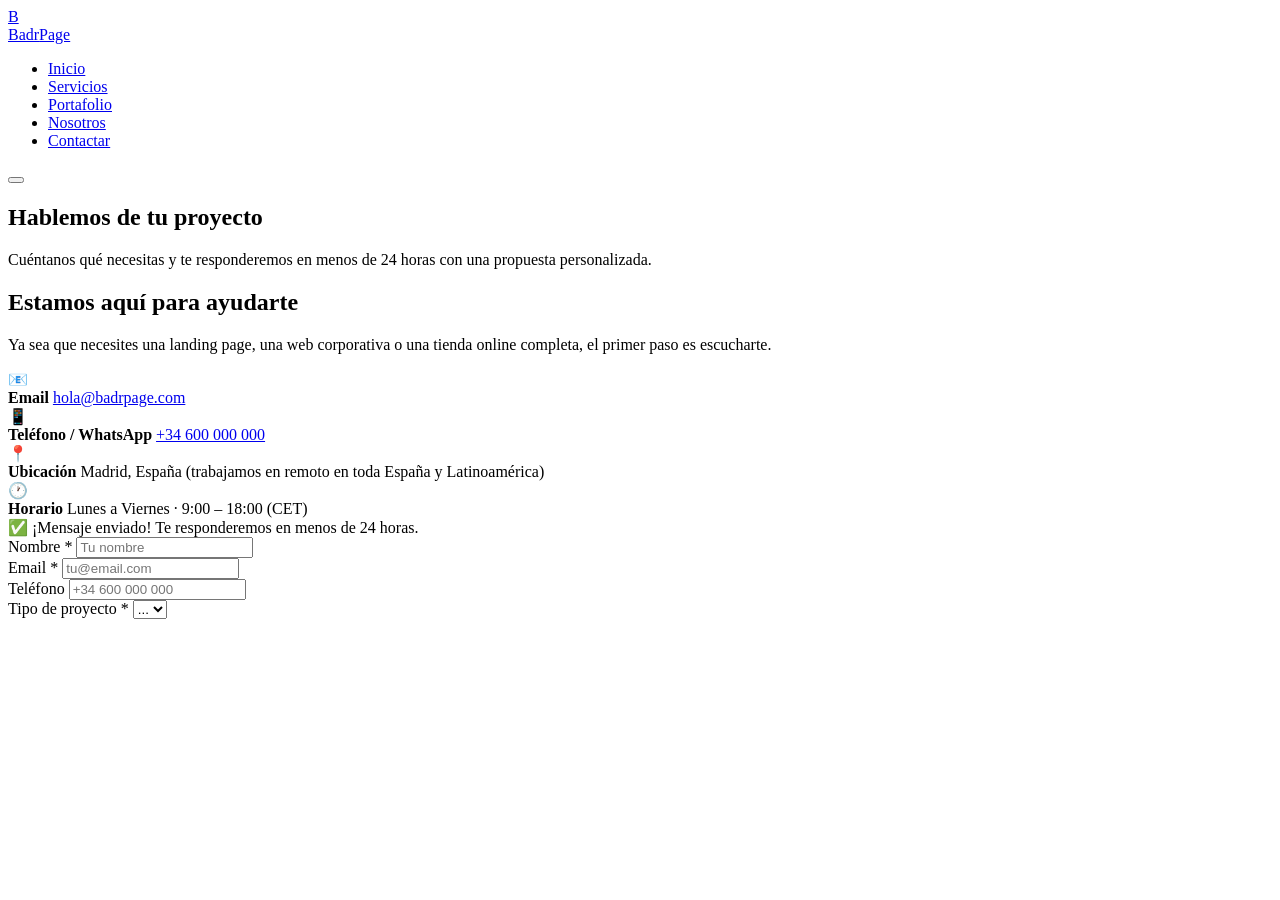
==== contacto.html @ ba8b3f6d "Create contacto.html" ====
<!DOCTYPE html>
<html lang="es">
<head>
  <meta charset="UTF-8">
  <meta name="viewport" content="width=device-width, initial-scale=1.0">
  <meta name="description" content="Contacta con BadrPage. Solicita un presupuesto gratuito para tu página web profesional.">
  <title>Contacto | BadrPage</title>
  <link rel="preconnect" href="https://fonts.googleapis.com">
  <link rel="preconnect" href="https://fonts.gstatic.com" crossorigin>
  <link href="https://fonts.googleapis.com/css2?family=Inter:wght@400;500;600;700;800&display=swap" rel="stylesheet">
  <link rel="stylesheet" href="css/styles.css">
</head>
<body>
  <header class="header">
    <div class="container">
      <nav class="nav">
        <a href="index.html" class="logo">
          <div class="logo-icon">B</div>
          Badr<span>Page</span>
        </a>
        <ul class="nav-links">
          <li><a href="index.html">Inicio</a></li>
          <li><a href="servicios.html">Servicios</a></li>
          <li><a href="portafolio.html">Portafolio</a></li>
          <li><a href="nosotros.html">Nosotros</a></li>
          <li><a href="contacto.html" class="btn btn-primary nav-cta">Contactar</a></li>
        </ul>
        <button class="menu-toggle" aria-label="Menú">
          <span></span><span></span><span></span>
        </button>
      </nav>
    </div>
  </header>

  <section class="page-header">
    <div class="container">
      <h1>Hablemos de tu proyecto</h1>
      <p>Cuéntanos qué necesitas y te responderemos en menos de 24 horas con una propuesta personalizada.</p>
    </div>
  </section>

  <section class="section">
    <div class="container">
      <div class="contact-grid">
        <div class="contact-info animate-on-scroll">
          <h2>Estamos aquí para ayudarte</h2>
          <p>Ya sea que necesites una landing page, una web corporativa o una tienda online completa, el primer paso es escucharte.</p>

          <div class="contact-item">
            <div class="icon">📧</div>
            <div>
              <strong>Email</strong>
              <span><a href="mailto:hola@badrpage.com">hola@badrpage.com</a></span>
            </div>
          </div>
          <div class="contact-item">
            <div class="icon">📱</div>
            <div>
              <strong>Teléfono / WhatsApp</strong>
              <span><a href="tel:+34600000000">+34 600 000 000</a></span>
            </div>
          </div>
          <div class="contact-item">
            <div class="icon">📍</div>
            <div>
              <strong>Ubicación</strong>
              <span>Madrid, España (trabajamos en remoto en toda España y Latinoamérica)</span>
            </div>
          </div>
          <div class="contact-item">
            <div class="icon">🕐</div>
            <div>
              <strong>Horario</strong>
              <span>Lunes a Viernes · 9:00 – 18:00 (CET)</span>
            </div>
          </div>
        </div>

        <div class="contact-form animate-on-scroll">
          <div class="form-success" id="form-success">
            ✅ ¡Mensaje enviado! Te responderemos en menos de 24 horas.
          </div>
          <form id="contact-form">
            <div class="form-row">
              <div class="form-group">
                <label for="nombre">Nombre *</label>
                <input type="text" id="nombre" name="nombre" required placeholder="Tu nombre">
              </div>
              <div class="form-group">
                <label for="email">Email *</label>
                <input type="email" id="email" name="email" required placeholder="tu@email.com">
              </div>
            </div>
            <div class="form-row">
              <div class="form-group">
                <label for="telefono">Teléfono</label>
                <input type="tel" id="telefono" name="telefono" placeholder="+34 600 000 000">
              </div>
              <div class="form-group">
                <label for="servicio">Tipo de proyecto *</label>
                <select id="servicio" name="servicio" required>
                  <option value="">
...
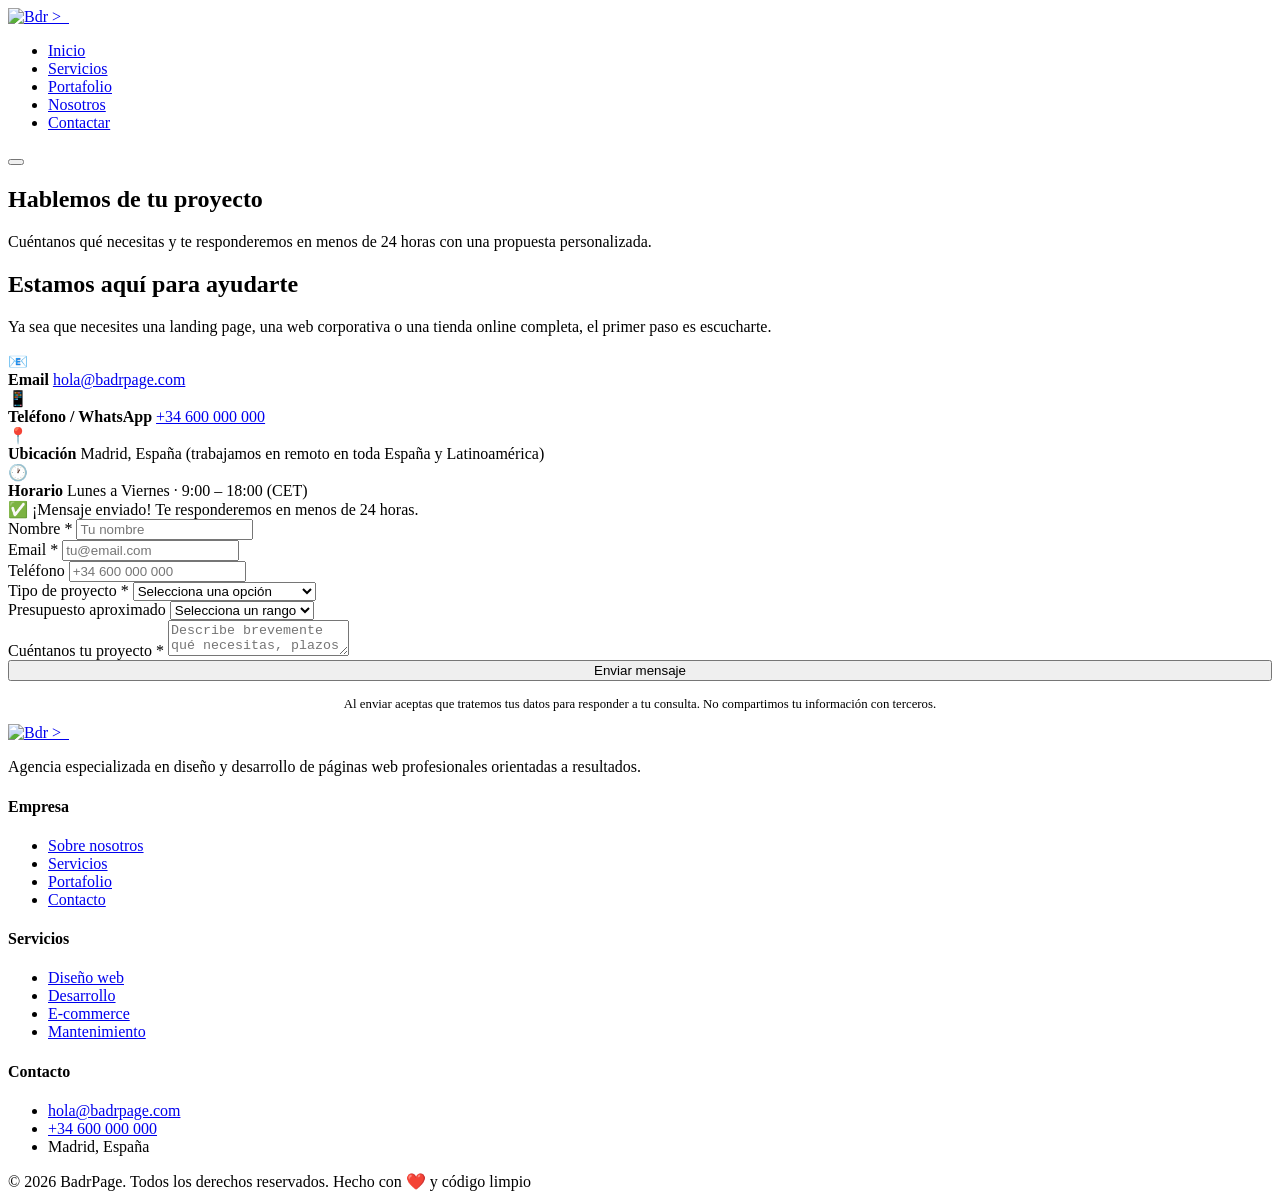
==== commit 95498f53: "Add files via upload" ====
--- a/contacto.html
+++ b/contacto.html
@@ -14,9 +14,8 @@
   <header class="header">
     <div class="container">
       <nav class="nav">
-        <a href="index.html" class="logo">
-          <div class="logo-icon">B</div>
-          Badr<span>Page</span>
+        <a href="index.html" class="logo" aria-label="BadrPage - Inicio">
+          <img src="img/logo.svg" alt="Bdr >_" class="logo-img" width="160" height="44">
         </a>
         <ul class="nav-links">
           <li><a href="index.html">Inicio</a></li>
@@ -99,5 +98,84 @@
               <div class="form-group">
                 <label for="servicio">Tipo de proyecto *</label>
                 <select id="servicio" name="servicio" required>
-                  <option value="">
-... 
+                  <option value="">Selecciona una opción</option>
+                  <option value="landing">Landing Page</option>
+                  <option value="corporativa">Web Corporativa</option>
+                  <option value="ecommerce">Tienda Online</option>
+                  <option value="rediseño">Rediseño de web existente</option>
+                  <option value="mantenimiento">Mantenimiento</option>
+                  <option value="otro">Otro</option>
+                </select>
+              </div>
+            </div>
+            <div class="form-group">
+              <label for="presupuesto">Presupuesto aproximado</label>
+              <select id="presupuesto" name="presupuesto">
+                <option value="">Selecciona un rango</option>
+                <option value="500">Menos de 500 €</option>
+                <option value="500-1500">500 € – 1.500 €</option>
+                <option value="1500-3000">1.500 € – 3.000 €</option>
+                <option value="3000+">Más de 3.000 €</option>
+                <option value="no-seguro">Aún no lo sé</option>
+              </select>
+            </div>
+            <div class="form-group">
+              <label for="mensaje">Cuéntanos tu proyecto *</label>
+              <textarea id="mensaje" name="mensaje" required placeholder="Describe brevemente qué necesitas, plazos deseados y cualquier detalle importante..."></textarea>
+            </div>
+            <button type="submit" class="btn btn-primary" style="width:100%;">Enviar mensaje</button>
+            <p style="font-size:0.8rem;color:var(--text-muted);margin-top:1rem;text-align:center;">
+              Al enviar aceptas que tratemos tus datos para responder a tu consulta. No compartimos tu información con terceros.
+            </p>
+          </form>
+        </div>
+      </div>
+    </div>
+  </section>
+
+  <footer class="footer">
+    <div class="container">
+      <div class="footer-grid">
+        <div class="footer-brand">
+          <a href="index.html" class="logo" aria-label="BadrPage - Inicio">
+          <img src="img/logo.svg" alt="Bdr >_" class="logo-img" width="160" height="44">
+        </a>
+          <p>Agencia especializada en diseño y desarrollo de páginas web profesionales orientadas a resultados.</p>
+        </div>
+        <div>
+          <h4>Empresa</h4>
+          <ul>
+            <li><a href="nosotros.html">Sobre nosotros</a></li>
+            <li><a href="servicios.html">Servicios</a></li>
+            <li><a href="portafolio.html">Portafolio</a></li>
+            <li><a href="contacto.html">Contacto</a></li>
+          </ul>
+        </div>
+        <div>
+          <h4>Servicios</h4>
+          <ul>
+            <li><a href="servicios.html">Diseño web</a></li>
+            <li><a href="servicios.html">Desarrollo</a></li>
+            <li><a href="servicios.html">E-commerce</a></li>
+            <li><a href="servicios.html">Mantenimiento</a></li>
+          </ul>
+        </div>
+        <div>
+          <h4>Contacto</h4>
+          <ul>
+            <li><a href="mailto:hola@badrpage.com">hola@badrpage.com</a></li>
+            <li><a href="tel:+34600000000">+34 600 000 000</a></li>
+            <li>Madrid, España</li>
+          </ul>
+        </div>
+      </div>
+      <div class="footer-bottom">
+        <span>© <span id="year">2026</span> BadrPage. Todos los derechos reservados.</span>
+        <span>Hecho con ❤️ y código limpio</span>
+      </div>
+    </div>
+  </footer>
+
+  <script src="js/script.js"></script>
+</body>
+</html>
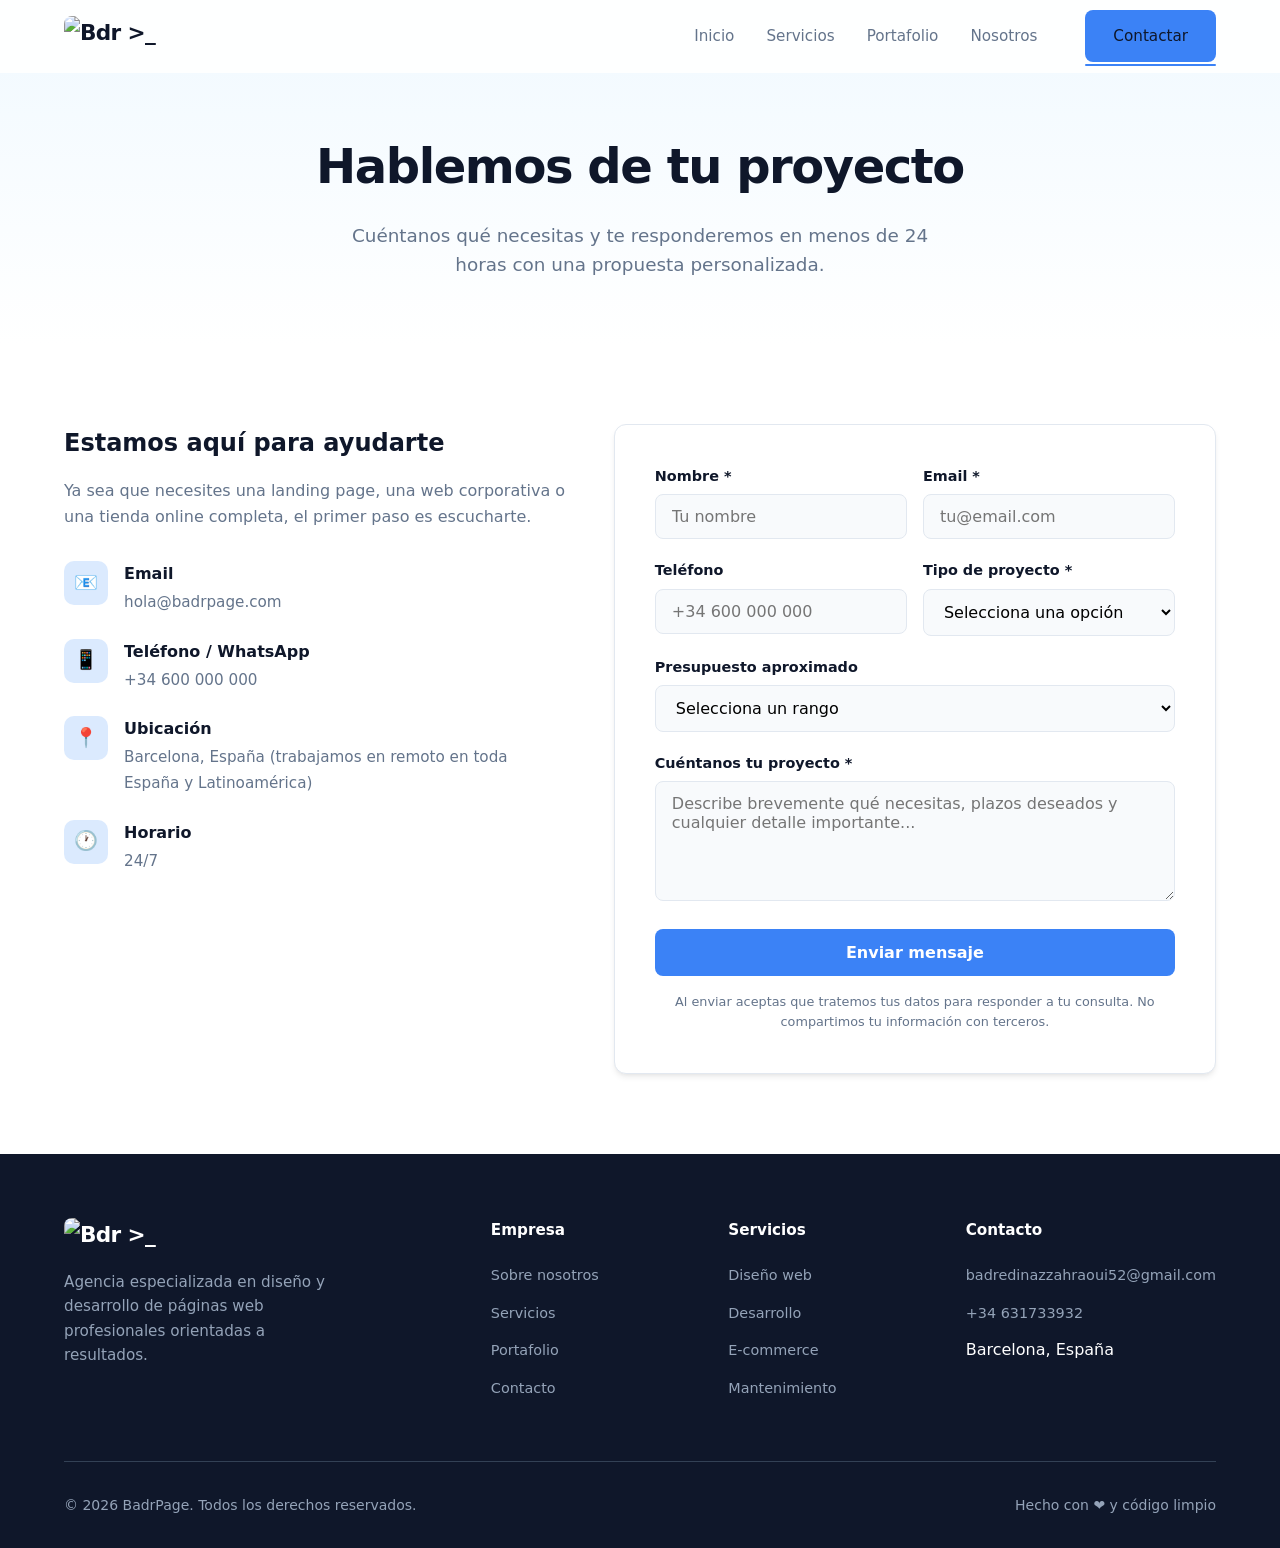
==== commit e3314063: "Update contacto.html" ====
--- a/contacto.html
+++ b/contacto.html
@@ -49,28 +49,28 @@
             <div class="icon">📧</div>
             <div>
               <strong>Email</strong>
-              <span><a href="mailto:hola@badrpage.com">hola@badrpage.com</a></span>
+              <span><a href="mailto:badredinazzahraoui52@gmail.com">hola@badrpage.com</a></span>
             </div>
           </div>
           <div class="contact-item">
             <div class="icon">📱</div>
             <div>
               <strong>Teléfono / WhatsApp</strong>
-              <span><a href="tel:+34600000000">+34 600 000 000</a></span>
+              <span><a href="tel:+34 631733932">+34 600 000 000</a></span>
             </div>
           </div>
           <div class="contact-item">
             <div class="icon">📍</div>
             <div>
               <strong>Ubicación</strong>
-              <span>Madrid, España (trabajamos en remoto en toda España y Latinoamérica)</span>
+              <span>Barcelona, España (trabajamos en remoto en toda España y Latinoamérica)</span>
             </div>
           </div>
           <div class="contact-item">
             <div class="icon">🕐</div>
             <div>
               <strong>Horario</strong>
-              <span>Lunes a Viernes · 9:00 – 18:00 (CET)</span>
+              <span> 24/7 </span>
             </div>
           </div>
         </div>
@@ -163,9 +163,9 @@
         <div>
           <h4>Contacto</h4>
           <ul>
-            <li><a href="mailto:hola@badrpage.com">hola@badrpage.com</a></li>
-            <li><a href="tel:+34600000000">+34 600 000 000</a></li>
-            <li>Madrid, España</li>
+            <li><a href="mailto:badredinazzahraoui52@gmail.com">badredinazzahraoui52@gmail.com</a></li>
+            <li><a href="tel:+34 631733932">+34 631733932</a></li>
+            <li>Barcelona, España</li>
           </ul>
         </div>
       </div>
--- a/css/styles.css
+++ b/css/styles.css
@@ -0,0 +1,1252 @@
+/* ============================================
+   BadrPage - Estilos Principales
+   Diseño profesional, moderno y responsive
+   ============================================ */
+
+:root {
+  --primary: #0f172a;
+  --primary-light: #1e293b;
+  --accent: #3b82f6;
+  --accent-hover: #2563eb;
+  --accent-soft: #dbeafe;
+  --text: #0f172a;
+  --text-muted: #64748b;
+  --bg: #ffffff;
+  --bg-alt: #f8fafc;
+  --border: #e2e8f0;
+  --success: #10b981;
+  --radius: 12px;
+  --radius-sm: 8px;
+  --shadow: 0 4px 6px -1px rgb(0 0 0 / 0.08), 0 2px 4px -2px rgb(0 0 0 / 0.06);
+  --shadow-lg: 0 20px 25px -5px rgb(0 0 0 / 0.08), 0 8px 10px -6px rgb(0 0 0 / 0.05);
+  --transition: all 0.3s cubic-bezier(0.4, 0, 0.2, 1);
+  --font: 'Inter', system-ui, -apple-system, sans-serif;
+}
+
+*, *::before, *::after {
+  box-sizing: border-box;
+  margin: 0;
+  padding: 0;
+}
+
+html {
+  scroll-behavior: smooth;
+}
+
+body {
+  font-family: var(--font);
+  color: var(--text);
+  background: var(--bg);
+  line-height: 1.6;
+  overflow-x: hidden;
+}
+
+img {
+  max-width: 100%;
+  height: auto;
+  display: block;
+}
+
+a {
+  text-decoration: none;
+  color: inherit;
+  transition: var(--transition);
+}
+
+ul {
+  list-style: none;
+}
+
+/* ========== UTILIDADES ========== */
+.container {
+  width: 100%;
+  max-width: 1200px;
+  margin: 0 auto;
+  padding: 0 1.5rem;
+}
+
+.section {
+  padding: 5rem 0;
+}
+
+.section-alt {
+  background: var(--bg-alt);
+}
+
+.section-title {
+  font-size: clamp(1.75rem, 4vw, 2.5rem);
+  font-weight: 700;
+  letter-spacing: -0.025em;
+  margin-bottom: 1rem;
+  color: var(--primary);
+}
+
+.section-subtitle {
+  font-size: 1.125rem;
+  color: var(--text-muted);
+  max-width: 600px;
+  margin-bottom: 3rem;
+}
+
+.text-center {
+  text-align: center;
+}
+
+.text-center .section-subtitle {
+  margin-left: auto;
+  margin-right: auto;
+}
+
+.btn {
+  display: inline-flex;
+  align-items: center;
+  justify-content: center;
+  gap: 0.5rem;
+  padding: 0.875rem 1.75rem;
+  font-size: 1rem;
+  font-weight: 600;
+  border-radius: var(--radius-sm);
+  border: none;
+  cursor: pointer;
+  transition: var(--transition);
+  font-family: inherit;
+}
+
+.btn-primary {
+  background: var(--accent);
+  color: white;
+}
+
+.btn-primary:hover {
+  background: var(--accent-hover);
+  transform: translateY(-2px);
+  box-shadow: 0 10px 20px -5px rgb(59 130 246 / 0.4);
+}
+
+.btn-outline {
+  background: transparent;
+  color: var(--primary);
+  border: 2px solid var(--border);
+}
+
+.btn-outline:hover {
+  border-color: var(--accent);
+  color: var(--accent);
+}
+
+.btn-white {
+  background: white;
+  color: var(--primary);
+}
+
+.btn-white:hover {
+  background: var(--accent-soft);
+  transform: translateY(-2px);
+}
+
+/* ========== HEADER / NAV ========== */
+.header {
+  position: fixed;
+  top: 0;
+  left: 0;
+  right: 0;
+  z-index: 1000;
+  background: rgba(255, 255, 255, 0.9);
+  backdrop-filter: blur(12px);
+  border-bottom: 1px solid transparent;
+  transition: var(--transition);
+}
+
+.header.scrolled {
+  border-bottom-color: var(--border);
+  box-shadow: var(--shadow);
+}
+
+.nav {
+  display: flex;
+  align-items: center;
+  justify-content: space-between;
+  height: 72px;
+}
+
+.logo {
+  display: flex;
+  align-items: center;
+  gap: 0.65rem;
+  font-size: 1.35rem;
+  font-weight: 800;
+  color: var(--primary);
+  letter-spacing: -0.03em;
+}
+
+.logo span {
+  color: var(--accent);
+}
+
+.logo-img {
+  height: 40px;
+  width: auto;
+  display: block;
+  border-radius: 8px;
+}
+
+.logo-icon-img {
+  height: 36px;
+  width: 36px;
+  display: block;
+  border-radius: 9px;
+}
+
+/* Logo de texto tipo terminal (fallback / footer) */
+.logo-text {
+  font-family: ui-monospace, SFMono-Regular, Menlo, Monaco, Consolas, monospace;
+  font-weight: 700;
+  font-size: 1.1rem;
+  letter-spacing: -0.02em;
+}
+
+.logo-text .bdr { color: #3b82f6; }
+.logo-text .prompt { color: #22c55e; }
+
+.footer .logo-img {
+  height: 36px;
+  filter: none;
+}
+
+.nav-links {
+  display: flex;
+  align-items: center;
+  gap: 2rem;
+}
+
+.nav-links a {
+  font-weight: 500;
+  font-size: 0.95rem;
+  color: var(--text-muted);
+  position: relative;
+}
+
+.nav-links a:hover,
+.nav-links a.active {
+  color: var(--primary);
+}
+
+.nav-links a.active::after {
+  content: '';
+  position: absolute;
+  bottom: -4px;
+  left: 0;
+  right: 0;
+  height: 2px;
+  background: var(--accent);
+  border-radius: 2px;
+}
+
+.nav-cta {
+  margin-left: 1rem;
+}
+
+.menu-toggle {
+  display: none;
+  flex-direction: column;
+  gap: 5px;
+  background: none;
+  border: none;
+  cursor: pointer;
+  padding: 4px;
+}
+
+.menu-toggle span {
+  width: 24px;
+  height: 2px;
+  background: var(--primary);
+  border-radius: 2px;
+  transition: var(--transition);
+}
+
+/* ========== HERO ========== */
+.hero {
+  padding: 9rem 0 6rem;
+  background: linear-gradient(180deg, #f0f9ff 0%, #ffffff 100%);
+  position: relative;
+  overflow: hidden;
+}
+
+.hero::before {
+  content: '';
+  position: absolute;
+  top: -20%;
+  right: -10%;
+  width: 600px;
+  height: 600px;
+  background: radial-gradient(circle, rgb(59 130 246 / 0.12) 0%, transparent 70%);
+  pointer-events: none;
+}
+
+.hero-grid {
+  display: grid;
+  grid-template-columns: 1fr 1fr;
+  gap: 4rem;
+  align-items: center;
+}
+
+.hero-badge {
+  display: inline-flex;
+  align-items: center;
+  gap: 0.5rem;
+  background: var(--accent-soft);
+  color: var(--accent);
+  font-size: 0.875rem;
+  font-weight: 600;
+  padding: 0.4rem 1rem;
+  border-radius: 50px;
+  margin-bottom: 1.5rem;
+}
+
+.hero h1 {
+  font-size: clamp(2.25rem, 5vw, 3.5rem);
+  font-weight: 800;
+  line-height: 1.15;
+  letter-spacing: -0.03em;
+  margin-bottom: 1.25rem;
+  color: var(--primary);
+}
+
+.hero h1 span {
+  background: linear-gradient(135deg, var(--accent), #8b5cf6);
+  -webkit-background-clip: text;
+  -webkit-text-fill-color: transparent;
+  background-clip: text;
+}
+
+.hero-desc {
+  font-size: 1.2rem;
+  color: var(--text-muted);
+  margin-bottom: 2rem;
+  max-width: 480px;
+}
+
+.hero-actions {
+  display: flex;
+  flex-wrap: wrap;
+  gap: 1rem;
+  margin-bottom: 3rem;
+}
+
+.hero-stats {
+  display: flex;
+  gap: 2.5rem;
+}
+
+.stat strong {
+  display: block;
+  font-size: 1.75rem;
+  font-weight: 800;
+  color: var(--primary);
+}
+
+.stat span {
+  font-size: 0.875rem;
+  color: var(--text-muted);
+}
+
+.hero-visual {
+  position: relative;
+}
+
+.hero-card {
+  background: white;
+  border-radius: var(--radius);
+  box-shadow: var(--shadow-lg);
+  padding: 1.5rem;
+  border: 1px solid var(--border);
+  transform: rotate(2deg);
+  transition: var(--transition);
+}
+
+.hero-card:hover {
+  transform: rotate(0deg);
+}
+
+.hero-card-header {
+  display: flex;
+  align-items: center;
+  gap: 0.5rem;
+  margin-bottom: 1rem;
+  padding-bottom: 1rem;
+  border-bottom: 1px solid var(--border);
+}
+
+.dot {
+  width: 12px;
+  height: 12px;
+  border-radius: 50%;
+}
+
+.dot-red { background: #ef4444; }
+.dot-yellow { background: #eab308; }
+.dot-green { background: #22c55e; }
+
+.code-line {
+  font-family: 'JetBrains Mono', 'Fira Code', monospace;
+  font-size: 0.85rem;
+  color: var(--text-muted);
+  margin-bottom: 0.4rem;
+}
+
+.code-line .tag { color: #c026d3; }
+.code-line .attr { color: #0891b2; }
+.code-line .val { color: #16a34a; }
+
+/* ========== SERVICES PREVIEW ========== */
+.services-grid {
+  display: grid;
+  grid-template-columns: repeat(3, 1fr);
+  gap: 1.5rem;
+}
+
+.service-card {
+  background: white;
+  border: 1px solid var(--border);
+  border-radius: var(--radius);
+  padding: 2rem;
+  transition: var(--transition);
+}
+
+.service-card:hover {
+  border-color: var(--accent);
+  box-shadow: var(--shadow-lg);
+  transform: translateY(-4px);
+}
+
+.service-icon {
+  width: 52px;
+  height: 52px;
+  background: var(--accent-soft);
+  border-radius: 12px;
+  display: flex;
+  align-items: center;
+  justify-content: center;
+  font-size: 1.5rem;
+  margin-bottom: 1.25rem;
+  color: var(--accent);
+}
+
+.service-card h3 {
+  font-size: 1.25rem;
+  font-weight: 700;
+  margin-bottom: 0.75rem;
+  color: var(--primary);
+}
+
+.service-card p {
+  color: var(--text-muted);
+  font-size: 0.95rem;
+  margin-bottom: 1.25rem;
+}
+
+.service-card a {
+  color: var(--accent);
+  font-weight: 600;
+  font-size: 0.9rem;
+}
+
+.service-card a:hover {
+  text-decoration: underline;
+}
+
+/* ========== PROCESS ========== */
+.process-steps {
+  display: grid;
+  grid-template-columns: repeat(4, 1fr);
+  gap: 1.5rem;
+  position: relative;
+}
+
+.process-step {
+  text-align: center;
+  position: relative;
+}
+
+.step-num {
+  width: 56px;
+  height: 56px;
+  background: var(--accent);
+  color: white;
+  border-radius: 50%;
+  display: flex;
+  align-items: center;
+  justify-content: center;
+  font-weight: 800;
+  font-size: 1.25rem;
+  margin: 0 auto 1.25rem;
+  box-shadow: 0 8px 16px -4px rgb(59 130 246 / 0.4);
+}
+
+.process-step h3 {
+  font-size: 1.1rem;
+  font-weight: 700;
+  margin-bottom: 0.5rem;
+}
+
+.process-step p {
+  font-size: 0.9rem;
+  color: var(--text-muted);
+}
+
+/* ========== PORTFOLIO PREVIEW ========== */
+.portfolio-grid {
+  display: grid;
+  grid-template-columns: repeat(3, 1fr);
+  gap: 1.5rem;
+}
+
+.portfolio-item {
+  background: white;
+  border-radius: var(--radius);
+  overflow: hidden;
+  border: 1px solid var(--border);
+  transition: var(--transition);
+}
+
+.portfolio-item:hover {
+  box-shadow: var(--shadow-lg);
+  transform: translateY(-4px);
+}
+
+.portfolio-img {
+  height: 200px;
+  background: linear-gradient(135deg, #1e293b, #3b82f6);
+  display: flex;
+  align-items: center;
+  justify-content: center;
+  color: white;
+  font-size: 3rem;
+  position: relative;
+  overflow: hidden;
+}
+
+.portfolio-img.restaurant { background: linear-gradient(135deg, #7c2d12, #ea580c); }
+.portfolio-img.ecommerce { background: linear-gradient(135deg, #1e3a5f, #0ea5e9); }
+.portfolio-img.clinic { background: linear-gradient(135deg, #064e3b, #10b981); }
+.portfolio-img.agency { background: linear-gradient(135deg, #4c1d95, #a855f7); }
+.portfolio-img.lawyer { background: linear-gradient(135deg, #1e293b, #64748b); }
+.portfolio-img.fitness { background: linear-gradient(135deg, #7f1d1d, #ef4444); }
+
+.portfolio-body {
+  padding: 1.5rem;
+}
+
+.portfolio-tag {
+  display: inline-block;
+  font-size: 0.75rem;
+  font-weight: 600;
+  color: var(--accent);
+  background: var(--accent-soft);
+  padding: 0.25rem 0.75rem;
+  border-radius: 50px;
+  margin-bottom: 0.75rem;
+}
+
+.portfolio-body h3 {
+  font-size: 1.15rem;
+  font-weight: 700;
+  margin-bottom: 0.5rem;
+}
+
+.portfolio-body p {
+  font-size: 0.9rem;
+  color: var(--text-muted);
+  margin-bottom: 1rem;
+}
+
+/* ========== CTA BANNER ========== */
+.cta-banner {
+  background: linear-gradient(135deg, var(--primary) 0%, #1e3a5f 100%);
+  color: white;
+  border-radius: var(--radius);
+  padding: 4rem;
+  text-align: center;
+  position: relative;
+  overflow: hidden;
+}
+
+.cta-banner::before {
+  content: '';
+  position: absolute;
+  top: -50%;
+  right: -20%;
+  width: 400px;
+  height: 400px;
+  background: radial-gradient(circle, rgb(59 130 246 / 0.3) 0%, transparent 70%);
+}
+
+.cta-banner h2 {
+  font-size: clamp(1.75rem, 3vw, 2.25rem);
+  font-weight: 800;
+  margin-bottom: 1rem;
+  position: relative;
+}
+
+.cta-banner p {
+  font-size: 1.1rem;
+  opacity: 0.9;
+  margin-bottom: 2rem;
+  max-width: 500px;
+  margin-left: auto;
+  margin-right: auto;
+  position: relative;
+}
+
+.cta-banner .btn {
+  position: relative;
+}
+
+/* ========== FOOTER ========== */
+.footer {
+  background: var(--primary);
+  color: white;
+  padding: 4rem 0 2rem;
+}
+
+.footer-grid {
+  display: grid;
+  grid-template-columns: 2fr 1fr 1fr 1fr;
+  gap: 3rem;
+  margin-bottom: 3rem;
+}
+
+.footer-brand .logo {
+  color: white;
+  margin-bottom: 1rem;
+}
+
+.footer-brand p {
+  color: #94a3b8;
+  font-size: 0.95rem;
+  max-width: 280px;
+}
+
+.footer h4 {
+  font-size: 0.95rem;
+  font-weight: 700;
+  margin-bottom: 1.25rem;
+  color: white;
+}
+
+.footer ul li {
+  margin-bottom: 0.75rem;
+}
+
+.footer ul a {
+  color: #94a3b8;
+  font-size: 0.9rem;
+}
+
+.footer ul a:hover {
+  color: white;
+}
+
+.footer-bottom {
+  border-top: 1px solid #334155;
+  padding-top: 2rem;
+  display: flex;
+  justify-content: space-between;
+  align-items: center;
+  font-size: 0.875rem;
+  color: #94a3b8;
+}
+
+/* ========== PAGE HEADER ========== */
+.page-header {
+  padding: 8rem 0 4rem;
+  background: linear-gradient(180deg, #f0f9ff 0%, #ffffff 100%);
+  text-align: center;
+}
+
+.page-header h1 {
+  font-size: clamp(2rem, 4vw, 3rem);
+  font-weight: 800;
+  letter-spacing: -0.03em;
+  margin-bottom: 1rem;
+}
+
+.page-header p {
+  font-size: 1.15rem;
+  color: var(--text-muted);
+  max-width: 600px;
+  margin: 0 auto;
+}
+
+/* ========== SERVICES PAGE ========== */
+.service-detail {
+  display: grid;
+  grid-template-columns: 1fr 1fr;
+  gap: 3rem;
+  align-items: center;
+  margin-bottom: 4rem;
+}
+
+.service-detail:nth-child(even) {
+  direction: rtl;
+}
+
+.service-detail:nth-child(even) > * {
+  direction: ltr;
+}
+
+.service-detail-content h2 {
+  font-size: 1.75rem;
+  font-weight: 700;
+  margin-bottom: 1rem;
+}
+
+.service-detail-content p {
+  color: var(--text-muted);
+  margin-bottom: 1.5rem;
+}
+
+.feature-list {
+  display: flex;
+  flex-direction: column;
+  gap: 0.75rem;
+}
+
+.feature-list li {
+  display: flex;
+  align-items: center;
+  gap: 0.75rem;
+  font-size: 0.95rem;
+}
+
+.feature-list li::before {
+  content: '✓';
+  width: 24px;
+  height: 24px;
+  background: var(--accent-soft);
+  color: var(--accent);
+  border-radius: 50%;
+  display: flex;
+  align-items: center;
+  justify-content: center;
+  font-size: 0.75rem;
+  font-weight: 700;
+  flex-shrink: 0;
+}
+
+.service-visual {
+  background: var(--bg-alt);
+  border-radius: var(--radius);
+  height: 280px;
+  display: flex;
+  align-items: center;
+  justify-content: center;
+  font-size: 4rem;
+  border: 1px solid var(--border);
+}
+
+/* ========== PORTFOLIO PAGE ========== */
+.filters {
+  display: flex;
+  flex-wrap: wrap;
+  gap: 0.75rem;
+  justify-content: center;
+  margin-bottom: 3rem;
+}
+
+.filter-btn {
+  padding: 0.5rem 1.25rem;
+  border-radius: 50px;
+  border: 1px solid var(--border);
+  background: white;
+  font-weight: 500;
+  font-size: 0.9rem;
+  cursor: pointer;
+  transition: var(--transition);
+  font-family: inherit;
+}
+
+.filter-btn:hover,
+.filter-btn.active {
+  background: var(--accent);
+  color: white;
+  border-color: var(--accent);
+}
+
+.portfolio-full {
+  display: grid;
+  grid-template-columns: repeat(2, 1fr);
+  gap: 2rem;
+}
+
+.portfolio-full .portfolio-item {
+  display: flex;
+  flex-direction: column;
+}
+
+.portfolio-full .portfolio-img {
+  height: 240px;
+}
+
+/* Demo modal / preview */
+.demo-preview {
+  background: white;
+  border: 1px solid var(--border);
+  border-radius: var(--radius);
+  overflow: hidden;
+  margin-top: 1rem;
+}
+
+.demo-bar {
+  background: #f1f5f9;
+  padding: 0.75rem 1rem;
+  display: flex;
+  align-items: center;
+  gap: 0.5rem;
+  border-bottom: 1px solid var(--border);
+}
+
+.demo-url {
+  flex: 1;
+  background: white;
+  border: 1px solid var(--border);
+  border-radius: 6px;
+  padding: 0.35rem 0.75rem;
+  font-size: 0.8rem;
+  color: var(--text-muted);
+}
+
+.demo-content {
+  padding: 2rem;
+  min-height: 200px;
+}
+
+/* ========== ABOUT PAGE ========== */
+.about-grid {
+  display: grid;
+  grid-template-columns: 1fr 1fr;
+  gap: 4rem;
+  align-items: center;
+}
+
+.about-content h2 {
+  font-size: 1.75rem;
+  font-weight: 700;
+  margin-bottom: 1.25rem;
+}
+
+.about-content p {
+  color: var(--text-muted);
+  margin-bottom: 1rem;
+}
+
+.values-grid {
+  display: grid;
+  grid-template-columns: repeat(3, 1fr);
+  gap: 1.5rem;
+  margin-top: 3rem;
+}
+
+.value-card {
+  text-align: center;
+  padding: 2rem 1.5rem;
+  background: white;
+  border: 1px solid var(--border);
+  border-radius: var(--radius);
+}
+
+.value-card .icon {
+  font-size: 2rem;
+  margin-bottom: 1rem;
+}
+
+.value-card h3 {
+  font-size: 1.1rem;
+  font-weight: 700;
+  margin-bottom: 0.5rem;
+}
+
+.value-card p {
+  font-size: 0.9rem;
+  color: var(--text-muted);
+}
+
+.team-grid {
+  display: grid;
+  grid-template-columns: repeat(3, 1fr);
+  gap: 2rem;
+}
+
+.team-card {
+  text-align: center;
+  background: white;
+  border: 1px solid var(--border);
+  border-radius: var(--radius);
+  padding: 2rem;
+  transition: var(--transition);
+}
+
+.team-card:hover {
+  box-shadow: var(--shadow);
+}
+
+.team-avatar {
+  width: 100px;
+  height: 100px;
+  border-radius: 50%;
+  background: linear-gradient(135deg, var(--accent), #8b5cf6);
+  margin: 0 auto 1.25rem;
+  display: flex;
+  align-items: center;
+  justify-content: center;
+  color: white;
+  font-size: 2rem;
+  font-weight: 700;
+}
+
+.team-card h3 {
+  font-size: 1.15rem;
+  font-weight: 700;
+  margin-bottom: 0.25rem;
+}
+
+.team-card .role {
+  color: var(--accent);
+  font-size: 0.9rem;
+  font-weight: 500;
+  margin-bottom: 0.75rem;
+}
+
+.team-card p {
+  font-size: 0.9rem;
+  color: var(--text-muted);
+}
+
+/* ========== CONTACT PAGE ========== */
+.contact-grid {
+  display: grid;
+  grid-template-columns: 1fr 1.2fr;
+  gap: 3rem;
+}
+
+.contact-info h2 {
+  font-size: 1.5rem;
+  font-weight: 700;
+  margin-bottom: 1rem;
+}
+
+.contact-info > p {
+  color: var(--text-muted);
+  margin-bottom: 2rem;
+}
+
+.contact-item {
+  display: flex;
+  gap: 1rem;
+  margin-bottom: 1.5rem;
+}
+
+.contact-item .icon {
+  width: 44px;
+  height: 44px;
+  background: var(--accent-soft);
+  border-radius: 10px;
+  display: flex;
+  align-items: center;
+  justify-content: center;
+  color: var(--accent);
+  font-size: 1.2rem;
+  flex-shrink: 0;
+}
+
+.contact-item strong {
+  display: block;
+  font-weight: 600;
+  margin-bottom: 0.15rem;
+}
+
+.contact-item span {
+  color: var(--text-muted);
+  font-size: 0.95rem;
+}
+
+.contact-form {
+  background: white;
+  border: 1px solid var(--border);
+  border-radius: var(--radius);
+  padding: 2.5rem;
+  box-shadow: var(--shadow);
+}
+
+.form-group {
+  margin-bottom: 1.25rem;
+}
+
+.form-group label {
+  display: block;
+  font-weight: 600;
+  font-size: 0.9rem;
+  margin-bottom: 0.4rem;
+}
+
+.form-group input,
+.form-group select,
+.form-group textarea {
+  width: 100%;
+  padding: 0.75rem 1rem;
+  border: 1px solid var(--border);
+  border-radius: var(--radius-sm);
+  font-family: inherit;
+  font-size: 1rem;
+  transition: var(--transition);
+  background: var(--bg-alt);
+}
+
+.form-group input:focus,
+.form-group select:focus,
+.form-group textarea:focus {
+  outline: none;
+  border-color: var(--accent);
+  background: white;
+  box-shadow: 0 0 0 3px rgb(59 130 246 / 0.15);
+}
+
+.form-group textarea {
+  resize: vertical;
+  min-height: 120px;
+}
+
+.form-row {
+  display: grid;
+  grid-template-columns: 1fr 1fr;
+  gap: 1rem;
+}
+
+.form-success {
+  display: none;
+  background: #ecfdf5;
+  border: 1px solid #a7f3d0;
+  color: #065f46;
+  padding: 1rem 1.25rem;
+  border-radius: var(--radius-sm);
+  margin-bottom: 1.25rem;
+  font-weight: 500;
+}
+
+.form-success.show {
+  display: block;
+}
+
+/* ========== PRICING (optional) ========== */
+.pricing-grid {
+  display: grid;
+  grid-template-columns: repeat(3, 1fr);
+  gap: 1.5rem;
+}
+
+.pricing-card {
+  background: white;
+  border: 1px solid var(--border);
+  border-radius: var(--radius);
+  padding: 2.5rem 2rem;
+  text-align: center;
+  transition: var(--transition);
+  position: relative;
+}
+
+.pricing-card.featured {
+  border-color: var(--accent);
+  box-shadow: var(--shadow-lg);
+  transform: scale(1.03);
+}
+
+.pricing-card.featured::before {
+  content: 'Más popular';
+  position: absolute;
+  top: -12px;
+  left: 50%;
+  transform: translateX(-50%);
+  background: var(--accent);
+  color: white;
+  font-size: 0.75rem;
+  font-weight: 700;
+  padding: 0.25rem 1rem;
+  border-radius: 50px;
+}
+
+.pricing-card h3 {
+  font-size: 1.25rem;
+  font-weight: 700;
+  margin-bottom: 0.5rem;
+}
+
+.pricing-card .price {
+  font-size: 2.5rem;
+  font-weight: 800;
+  color: var(--primary);
+  margin: 1rem 0;
+}
+
+.pricing-card .price span {
+  font-size: 1rem;
+  font-weight: 500;
+  color: var(--text-muted);
+}
+
+.pricing-card ul {
+  text-align: left;
+  margin: 1.5rem 0 2rem;
+}
+
+.pricing-card ul li {
+  padding: 0.5rem 0;
+  font-size: 0.95rem;
+  color: var(--text-muted);
+  display: flex;
+  align-items: center;
+  gap: 0.5rem;
+}
+
+.pricing-card ul li::before {
+  content: '✓';
+  color: var(--success);
+  font-weight: 700;
+}
+
+/* ========== RESPONSIVE ========== */
+@media (max-width: 992px) {
+  .hero-grid,
+  .about-grid,
+  .contact-grid,
+  .service-detail {
+    grid-template-columns: 1fr;
+  }
+
+  .service-detail:nth-child(even) {
+    direction: ltr;
+  }
+
+  .services-grid,
+  .portfolio-grid,
+  .pricing-grid,
+  .values-grid,
+  .team-grid {
+    grid-template-columns: 1fr 1fr;
+  }
+
+  .process-steps {
+    grid-template-columns: 1fr 1fr;
+  }
+
+  .footer-grid {
+    grid-template-columns: 1fr 1fr;
+  }
+
+  .portfolio-full {
+    grid-template-columns: 1fr;
+  }
+
+  .hero-visual {
+    display: none;
+  }
+}
+
+@media (max-width: 768px) {
+  .nav-links {
+    position: fixed;
+    top: 72px;
+    left: 0;
+    right: 0;
+    background: white;
+    flex-direction: column;
+    padding: 2rem;
+    gap: 1.5rem;
+    border-bottom: 1px solid var(--border);
+    box-shadow: var(--shadow-lg);
+    transform: translateY(-120%);
+    opacity: 0;
+    transition: var(--transition);
+    pointer-events: none;
+  }
+
+  .nav-links.open {
+    transform: translateY(0);
+    opacity: 1;
+    pointer-events: auto;
+  }
+
+  .nav-cta {
+    margin-left: 0;
+  }
+
+  .menu-toggle {
+    display: flex;
+  }
+
+  .menu-toggle.active span:nth-child(1) {
+    transform: rotate(45deg) translate(5px, 5px);
+  }
+
+  .menu-toggle.active span:nth-child(2) {
+    opacity: 0;
+  }
+
+  .menu-toggle.active span:nth-child(3) {
+    transform: rotate(-45deg) translate(5px, -5px);
+  }
+
+  .services-grid,
+  .portfolio-grid,
+  .pricing-grid,
+  .values-grid,
+  .team-grid,
+  .process-steps,
+  .footer-grid {
+    grid-template-columns: 1fr;
+  }
+
+  .hero-stats {
+    gap: 1.5rem;
+  }
+
+  .form-row {
+    grid-template-columns: 1fr;
+  }
+
+  .cta-banner {
+    padding: 2.5rem 1.5rem;
+  }
+
+  .footer-bottom {
+    flex-direction: column;
+    gap: 1rem;
+    text-align: center;
+  }
+
+  .pricing-card.featured {
+    transform: none;
+  }
+}
+
+/* Animaciones */
+@keyframes fadeUp {
+  from {
+    opacity: 0;
+    transform: translateY(24px);
+  }
+  to {
+    opacity: 1;
+    transform: translateY(0);
+  }
+}
+
+.animate-on-scroll {
+  opacity: 0;
+  transform: translateY(24px);
+  transition: opacity 0.6s ease, transform 0.6s ease;
+}
+
+.animate-on-scroll.visible {
+  opacity: 1;
+  transform: translateY(0);
+}
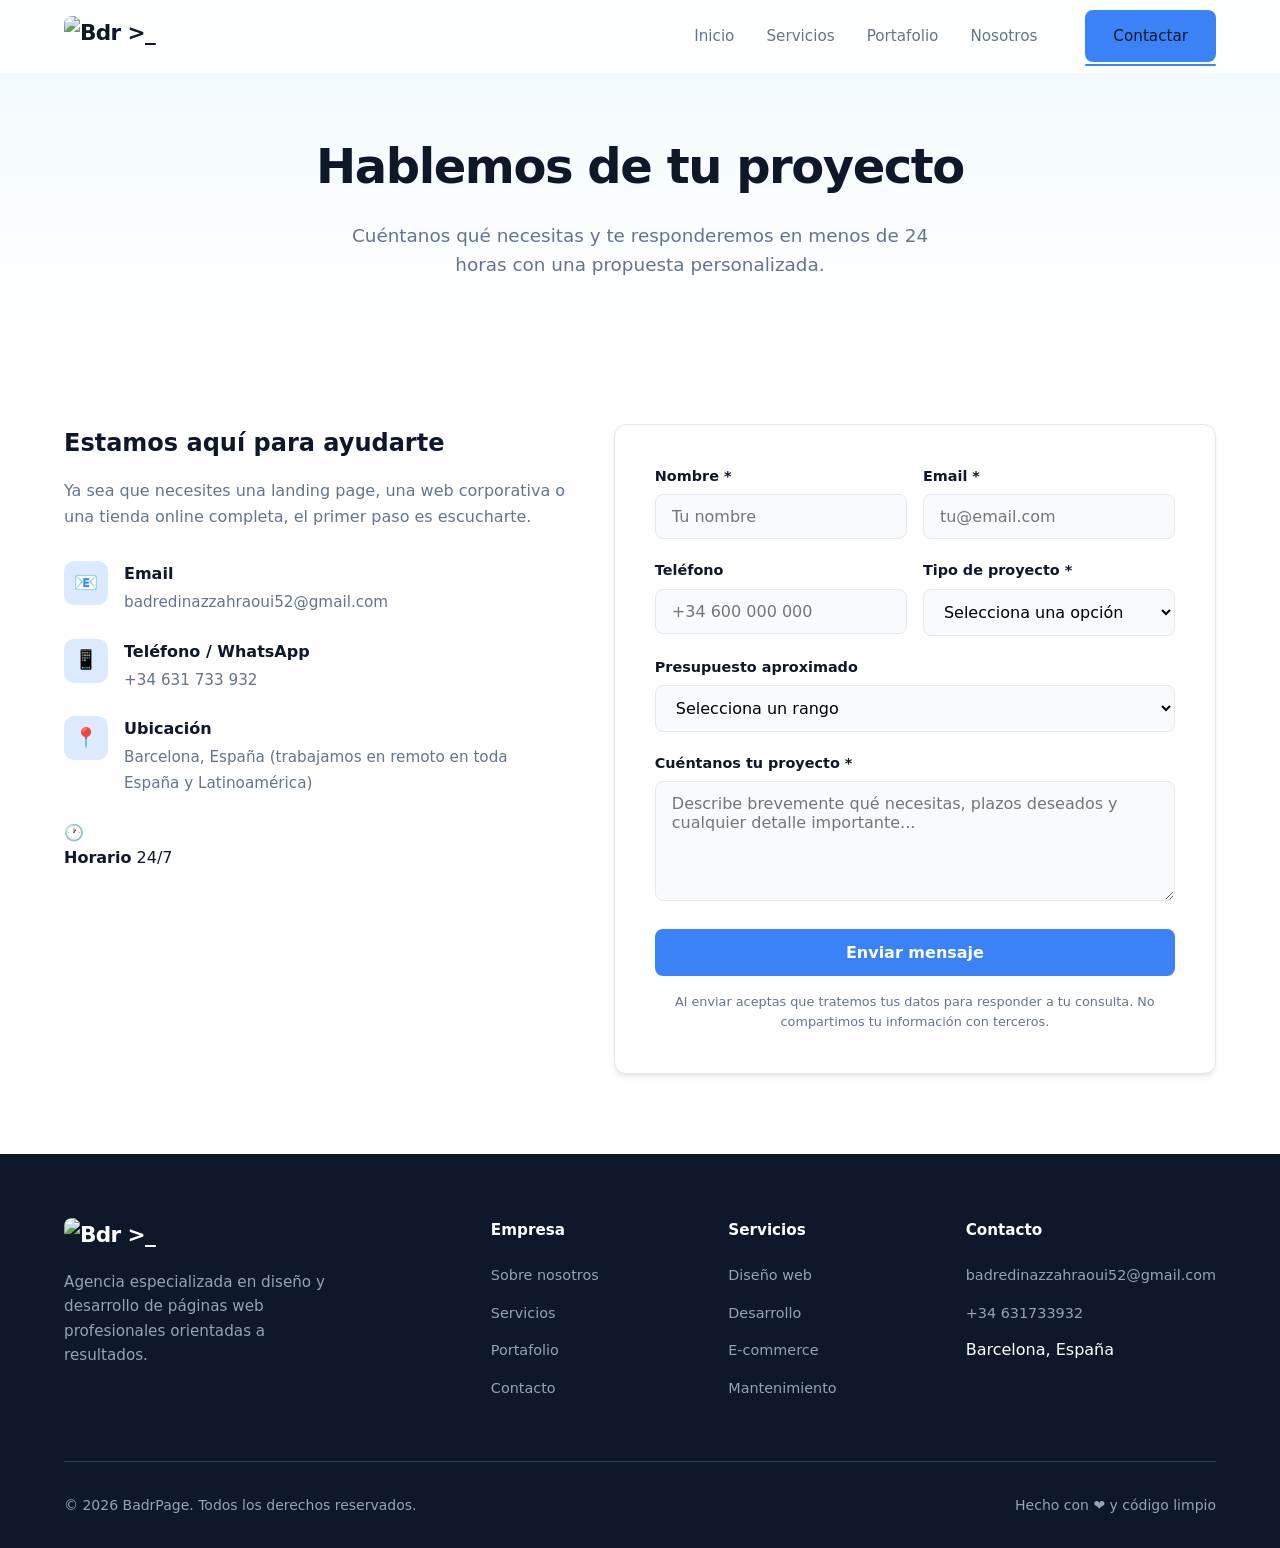
==== commit 7320ddde: "Update contacto.html" ====
--- a/contacto.html
+++ b/contacto.html
@@ -49,14 +49,14 @@
             <div class="icon">📧</div>
             <div>
               <strong>Email</strong>
-              <span><a href="mailto:badredinazzahraoui52@gmail.com">hola@badrpage.com</a></span>
+              <span><a href="mailto:badredinazzahraoui52@gmail.com">badredinazzahraoui52@gmail.com</a></span>
             </div>
           </div>
           <div class="contact-item">
             <div class="icon">📱</div>
             <div>
               <strong>Teléfono / WhatsApp</strong>
-              <span><a href="tel:+34 631733932">+34 600 000 000</a></span>
+              <span><a href="tel:+34 631733932">+34 631 733 932</a></span>
             </div>
           </div>
           <div class="contact-item">
@@ -66,7 +66,7 @@
               <span>Barcelona, España (trabajamos en remoto en toda España y Latinoamérica)</span>
             </div>
           </div>
-          <div class="contact-item">
+          <div cl">
             <div class="icon">🕐</div>
             <div>
               <strong>Horario</strong>
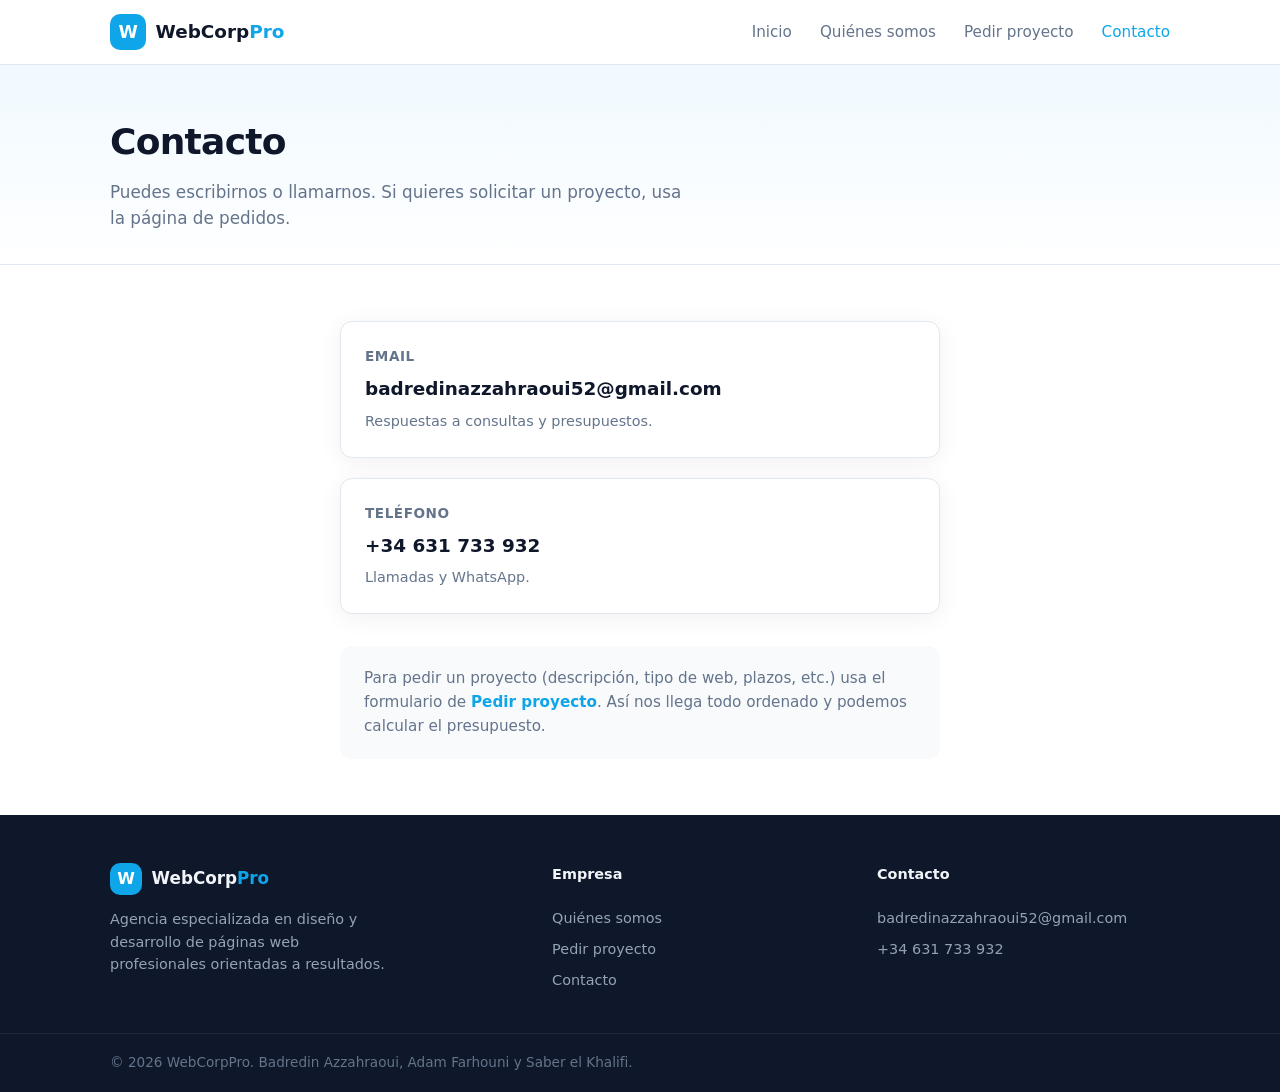
==== commit f458462b: "Add files via upload" ====
--- a/contacto.html
+++ b/contacto.html
@@ -3,179 +3,86 @@
 <head>
   <meta charset="UTF-8">
   <meta name="viewport" content="width=device-width, initial-scale=1.0">
-  <meta name="description" content="Contacta con BadrPage. Solicita un presupuesto gratuito para tu página web profesional.">
-  <title>Contacto | BadrPage</title>
-  <link rel="preconnect" href="https://fonts.googleapis.com">
-  <link rel="preconnect" href="https://fonts.gstatic.com" crossorigin>
-  <link href="https://fonts.googleapis.com/css2?family=Inter:wght@400;500;600;700;800&display=swap" rel="stylesheet">
-  <link rel="stylesheet" href="css/styles.css">
+  <meta name="description" content="Contacto WebCorpPro — Teléfono y email.">
+  <title>Contacto | WebCorpPro</title>
+  <link rel="stylesheet" href="styles.css">
+  <link rel="icon" href="data:image/svg+xml,<svg xmlns='http://www.w3.org/2000/svg' viewBox='0 0 100 100'><rect width='100' height='100' rx='18' fill='%230ea5e9'/><text x='50' y='68' font-size='48' font-family='system-ui,sans-serif' font-weight='700' fill='white' text-anchor='middle'>W</text></svg>">
 </head>
 <body>
   <header class="header">
-    <div class="container">
-      <nav class="nav">
-        <a href="index.html" class="logo" aria-label="BadrPage - Inicio">
-          <img src="img/logo.svg" alt="Bdr >_" class="logo-img" width="160" height="44">
-        </a>
-        <ul class="nav-links">
-          <li><a href="index.html">Inicio</a></li>
-          <li><a href="servicios.html">Servicios</a></li>
-          <li><a href="portafolio.html">Portafolio</a></li>
-          <li><a href="nosotros.html">Nosotros</a></li>
-          <li><a href="contacto.html" class="btn btn-primary nav-cta">Contactar</a></li>
-        </ul>
-        <button class="menu-toggle" aria-label="Menú">
-          <span></span><span></span><span></span>
-        </button>
+    <div class="container header-inner">
+      <a href="index.html" class="logo" aria-label="WebCorpPro inicio">
+        <span class="logo-mark">W</span>
+        <span class="logo-text">WebCorp<span>Pro</span></span>
+      </a>
+      <nav class="nav" id="nav">
+        <a href="index.html">Inicio</a>
+        <a href="nosotros.html">Quiénes somos</a>
+        <a href="pedido.html">Pedir proyecto</a>
+        <a href="contacto.html" class="active">Contacto</a>
       </nav>
+      <button class="nav-toggle" id="navToggle" aria-label="Abrir menú">
+        <span></span><span></span><span></span>
+      </button>
     </div>
   </header>
 
-  <section class="page-header">
+  <section class="page-hero">
     <div class="container">
-      <h1>Hablemos de tu proyecto</h1>
-      <p>Cuéntanos qué necesitas y te responderemos en menos de 24 horas con una propuesta personalizada.</p>
+      <h1>Contacto</h1>
+      <p>Puedes escribirnos o llamarnos. Si quieres solicitar un proyecto, usa la página de pedidos.</p>
     </div>
   </section>
 
   <section class="section">
-    <div class="container">
-      <div class="contact-grid">
-        <div class="contact-info animate-on-scroll">
-          <h2>Estamos aquí para ayudarte</h2>
-          <p>Ya sea que necesites una landing page, una web corporativa o una tienda online completa, el primer paso es escucharte.</p>
+    <div class="container contact-page">
+      <div class="contact-cards">
+        <article class="contact-card">
+          <h3>Email</h3>
+          <a href="mailto:badredinazzahraoui52@gmail.com">badredinazzahraoui52@gmail.com</a>
+          <p>Respuestas a consultas y presupuestos.</p>
+        </article>
+        <article class="contact-card">
+          <h3>Teléfono</h3>
+          <a href="tel:+34631733932">+34 631 733 932</a>
+          <p>Llamadas y WhatsApp.</p>
+        </article>
+      </div>
 
-          <div class="contact-item">
-            <div class="icon">📧</div>
-            <div>
-              <strong>Email</strong>
-              <span><a href="mailto:badredinazzahraoui52@gmail.com">badredinazzahraoui52@gmail.com</a></span>
-            </div>
-          </div>
-          <div class="contact-item">
-            <div class="icon">📱</div>
-            <div>
-              <strong>Teléfono / WhatsApp</strong>
-              <span><a href="tel:+34 631733932">+34 631 733 932</a></span>
-            </div>
-          </div>
-          <div class="contact-item">
-            <div class="icon">📍</div>
-            <div>
-              <strong>Ubicación</strong>
-              <span>Barcelona, España (trabajamos en remoto en toda España y Latinoamérica)</span>
-            </div>
-          </div>
-          <div cl">
-            <div class="icon">🕐</div>
-            <div>
-              <strong>Horario</strong>
-              <span> 24/7 </span>
-            </div>
-          </div>
-        </div>
-
-        <div class="contact-form animate-on-scroll">
-          <div class="form-success" id="form-success">
-            ✅ ¡Mensaje enviado! Te responderemos en menos de 24 horas.
-          </div>
-          <form id="contact-form">
-            <div class="form-row">
-              <div class="form-group">
-                <label for="nombre">Nombre *</label>
-                <input type="text" id="nombre" name="nombre" required placeholder="Tu nombre">
-              </div>
-              <div class="form-group">
-                <label for="email">Email *</label>
-                <input type="email" id="email" name="email" required placeholder="tu@email.com">
-              </div>
-            </div>
-            <div class="form-row">
-              <div class="form-group">
-                <label for="telefono">Teléfono</label>
-                <input type="tel" id="telefono" name="telefono" placeholder="+34 600 000 000">
-              </div>
-              <div class="form-group">
-                <label for="servicio">Tipo de proyecto *</label>
-                <select id="servicio" name="servicio" required>
-                  <option value="">Selecciona una opción</option>
-                  <option value="landing">Landing Page</option>
-                  <option value="corporativa">Web Corporativa</option>
-                  <option value="ecommerce">Tienda Online</option>
-                  <option value="rediseño">Rediseño de web existente</option>
-                  <option value="mantenimiento">Mantenimiento</option>
-                  <option value="otro">Otro</option>
-                </select>
-              </div>
-            </div>
-            <div class="form-group">
-              <label for="presupuesto">Presupuesto aproximado</label>
-              <select id="presupuesto" name="presupuesto">
-                <option value="">Selecciona un rango</option>
-                <option value="500">Menos de 500 €</option>
-                <option value="500-1500">500 € – 1.500 €</option>
-                <option value="1500-3000">1.500 € – 3.000 €</option>
-                <option value="3000+">Más de 3.000 €</option>
-                <option value="no-seguro">Aún no lo sé</option>
-              </select>
-            </div>
-            <div class="form-group">
-              <label for="mensaje">Cuéntanos tu proyecto *</label>
-              <textarea id="mensaje" name="mensaje" required placeholder="Describe brevemente qué necesitas, plazos deseados y cualquier detalle importante..."></textarea>
-            </div>
-            <button type="submit" class="btn btn-primary" style="width:100%;">Enviar mensaje</button>
-            <p style="font-size:0.8rem;color:var(--text-muted);margin-top:1rem;text-align:center;">
-              Al enviar aceptas que tratemos tus datos para responder a tu consulta. No compartimos tu información con terceros.
-            </p>
-          </form>
-        </div>
+      <div class="contact-note">
+        <p>Para pedir un proyecto (descripción, tipo de web, plazos, etc.) usa el formulario de <a href="pedido.html">Pedir proyecto</a>. Así nos llega todo ordenado y podemos calcular el presupuesto.</p>
       </div>
     </div>
   </section>
 
   <footer class="footer">
-    <div class="container">
-      <div class="footer-grid">
-        <div class="footer-brand">
-          <a href="index.html" class="logo" aria-label="BadrPage - Inicio">
-          <img src="img/logo.svg" alt="Bdr >_" class="logo-img" width="160" height="44">
+    <div class="container footer-inner">
+      <div class="footer-brand">
+        <a href="index.html" class="logo logo-footer">
+          <span class="logo-mark">W</span>
+          <span class="logo-text">WebCorp<span>Pro</span></span>
         </a>
-          <p>Agencia especializada en diseño y desarrollo de páginas web profesionales orientadas a resultados.</p>
-        </div>
-        <div>
-          <h4>Empresa</h4>
-          <ul>
-            <li><a href="nosotros.html">Sobre nosotros</a></li>
-            <li><a href="servicios.html">Servicios</a></li>
-            <li><a href="portafolio.html">Portafolio</a></li>
-            <li><a href="contacto.html">Contacto</a></li>
-          </ul>
-        </div>
-        <div>
-          <h4>Servicios</h4>
-          <ul>
-            <li><a href="servicios.html">Diseño web</a></li>
-            <li><a href="servicios.html">Desarrollo</a></li>
-            <li><a href="servicios.html">E-commerce</a></li>
-            <li><a href="servicios.html">Mantenimiento</a></li>
-          </ul>
-        </div>
-        <div>
-          <h4>Contacto</h4>
-          <ul>
-            <li><a href="mailto:badredinazzahraoui52@gmail.com">badredinazzahraoui52@gmail.com</a></li>
-            <li><a href="tel:+34 631733932">+34 631733932</a></li>
-            <li>Barcelona, España</li>
-          </ul>
-        </div>
+        <p>Agencia especializada en diseño y desarrollo de páginas web profesionales orientadas a resultados.</p>
       </div>
-      <div class="footer-bottom">
-        <span>© <span id="year">2026</span> BadrPage. Todos los derechos reservados.</span>
-        <span>Hecho con ❤️ y código limpio</span>
+      <div class="footer-links">
+        <h4>Empresa</h4>
+        <a href="nosotros.html">Quiénes somos</a>
+        <a href="pedido.html">Pedir proyecto</a>
+        <a href="contacto.html">Contacto</a>
+      </div>
+      <div class="footer-contact">
+        <h4>Contacto</h4>
+        <a href="mailto:badredinazzahraoui52@gmail.com">badredinazzahraoui52@gmail.com</a>
+        <a href="tel:+34631733932">+34 631 733 932</a>
+      </div>
+    </div>
+    <div class="footer-bottom">
+      <div class="container">
+        <p>© <span class="year"></span> WebCorpPro. Badredin Azzahraoui, Adam Farhouni y Saber el Khalifi.</p>
       </div>
     </div>
   </footer>
 
-  <script src="js/script.js"></script>
+  <script src="script.js"></script>
 </body>
 </html>
--- a/styles.css
+++ b/styles.css
@@ -0,0 +1,700 @@
+/* ===== Base ===== */
+*,
+*::before,
+*::after {
+  box-sizing: border-box;
+  margin: 0;
+  padding: 0;
+}
+
+:root {
+  --bg: #ffffff;
+  --bg-alt: #f8fafc;
+  --bg-dark: #0f172a;
+  --text: #0f172a;
+  --text-muted: #64748b;
+  --primary: #0ea5e9;
+  --primary-hover: #0284c7;
+  --border: #e2e8f0;
+  --radius: 12px;
+  --shadow: 0 4px 24px rgba(15, 23, 42, 0.06);
+  --font: system-ui, -apple-system, "Segoe UI", Roboto, "Helvetica Neue", Arial, sans-serif;
+  --max: 1100px;
+}
+
+html {
+  scroll-behavior: smooth;
+}
+
+body {
+  font-family: var(--font);
+  color: var(--text);
+  background: var(--bg);
+  line-height: 1.6;
+  min-height: 100vh;
+  display: flex;
+  flex-direction: column;
+}
+
+a {
+  color: var(--primary);
+  text-decoration: none;
+}
+
+a:hover {
+  text-decoration: underline;
+}
+
+img {
+  max-width: 100%;
+  display: block;
+}
+
+.container {
+  width: 100%;
+  max-width: var(--max);
+  margin: 0 auto;
+  padding: 0 1.25rem;
+}
+
+/* ===== Header ===== */
+.header {
+  position: sticky;
+  top: 0;
+  z-index: 100;
+  background: rgba(255, 255, 255, 0.92);
+  backdrop-filter: blur(10px);
+  border-bottom: 1px solid var(--border);
+}
+
+.header-inner {
+  display: flex;
+  align-items: center;
+  justify-content: space-between;
+  height: 64px;
+}
+
+.logo {
+  display: flex;
+  align-items: center;
+  gap: 0.6rem;
+  text-decoration: none;
+  color: var(--text);
+  font-weight: 700;
+  font-size: 1.15rem;
+}
+
+.logo:hover {
+  text-decoration: none;
+}
+
+.logo-mark {
+  width: 36px;
+  height: 36px;
+  background: var(--primary);
+  color: #fff;
+  border-radius: 10px;
+  display: flex;
+  align-items: center;
+  justify-content: center;
+  font-size: 1.1rem;
+  font-weight: 700;
+  letter-spacing: -0.02em;
+}
+
+.logo-text span {
+  color: var(--primary);
+}
+
+.nav {
+  display: flex;
+  gap: 1.75rem;
+  align-items: center;
+}
+
+.nav a {
+  color: var(--text-muted);
+  font-size: 0.95rem;
+  font-weight: 500;
+  text-decoration: none;
+  transition: color 0.15s;
+}
+
+.nav a:hover,
+.nav a.active {
+  color: var(--text);
+  text-decoration: none;
+}
+
+.nav a.active {
+  color: var(--primary);
+}
+
+.nav-toggle {
+  display: none;
+  flex-direction: column;
+  gap: 5px;
+  background: none;
+  border: none;
+  cursor: pointer;
+  padding: 6px;
+}
+
+.nav-toggle span {
+  display: block;
+  width: 22px;
+  height: 2px;
+  background: var(--text);
+  border-radius: 1px;
+  transition: 0.2s;
+}
+
+/* ===== Hero ===== */
+.hero {
+  padding: 4.5rem 0 3.5rem;
+  background: linear-gradient(180deg, #f0f9ff 0%, #ffffff 100%);
+}
+
+.hero-inner {
+  max-width: 640px;
+}
+
+.hero-tag {
+  font-size: 0.875rem;
+  font-weight: 600;
+  color: var(--primary);
+  text-transform: uppercase;
+  letter-spacing: 0.04em;
+  margin-bottom: 0.75rem;
+}
+
+.hero h1 {
+  font-size: clamp(1.85rem, 4vw, 2.6rem);
+  line-height: 1.2;
+  letter-spacing: -0.02em;
+  margin-bottom: 1rem;
+}
+
+.hero-desc {
+  color: var(--text-muted);
+  font-size: 1.1rem;
+  margin-bottom: 1.75rem;
+  max-width: 36rem;
+}
+
+.hero-actions {
+  display: flex;
+  flex-wrap: wrap;
+  gap: 0.75rem;
+}
+
+/* ===== Page hero (subpages) ===== */
+.page-hero {
+  padding: 3rem 0 2rem;
+  background: linear-gradient(180deg, #f0f9ff 0%, #ffffff 100%);
+  border-bottom: 1px solid var(--border);
+}
+
+.page-hero h1 {
+  font-size: clamp(1.75rem, 3.5vw, 2.25rem);
+  letter-spacing: -0.02em;
+  margin-bottom: 0.5rem;
+}
+
+.page-hero p {
+  color: var(--text-muted);
+  max-width: 36rem;
+  font-size: 1.05rem;
+}
+
+/* ===== Sections ===== */
+.section {
+  padding: 3.5rem 0;
+}
+
+.section-alt {
+  background: var(--bg-alt);
+}
+
+.section-title {
+  font-size: 1.65rem;
+  letter-spacing: -0.02em;
+  margin-bottom: 0.5rem;
+}
+
+.section-sub {
+  color: var(--text-muted);
+  margin-bottom: 2rem;
+  max-width: 36rem;
+}
+
+.section-sub.left {
+  margin-bottom: 1.5rem;
+}
+
+/* ===== Cards servicios ===== */
+.cards {
+  display: grid;
+  grid-template-columns: repeat(auto-fit, minmax(220px, 1fr));
+  gap: 1.25rem;
+}
+
+.card {
+  background: #fff;
+  border: 1px solid var(--border);
+  border-radius: var(--radius);
+  padding: 1.5rem;
+  box-shadow: var(--shadow);
+  transition: border-color 0.15s, box-shadow 0.15s;
+}
+
+.card:hover {
+  border-color: #bae6fd;
+  box-shadow: 0 8px 28px rgba(14, 165, 233, 0.08);
+}
+
+.card-icon {
+  font-size: 1.4rem;
+  color: var(--primary);
+  margin-bottom: 0.75rem;
+}
+
+.card h3 {
+  font-size: 1.1rem;
+  margin-bottom: 0.4rem;
+}
+
+.card p {
+  color: var(--text-muted);
+  font-size: 0.95rem;
+}
+
+/* ===== Team ===== */
+.team {
+  display: grid;
+  grid-template-columns: repeat(auto-fit, minmax(260px, 1fr));
+  gap: 1.5rem;
+}
+
+.team-page {
+  margin-top: 0.5rem;
+}
+
+.team-card {
+  background: #fff;
+  border: 1px solid var(--border);
+  border-radius: var(--radius);
+  padding: 1.75rem;
+  box-shadow: var(--shadow);
+}
+
+.team-avatar {
+  width: 52px;
+  height: 52px;
+  border-radius: 14px;
+  background: linear-gradient(135deg, #0ea5e9, #0284c7);
+  color: #fff;
+  font-weight: 700;
+  font-size: 0.95rem;
+  display: flex;
+  align-items: center;
+  justify-content: center;
+  margin-bottom: 1rem;
+  letter-spacing: 0.02em;
+}
+
+.team-card h3 {
+  font-size: 1.15rem;
+  margin-bottom: 0.2rem;
+}
+
+.team-role {
+  color: var(--primary);
+  font-size: 0.9rem;
+  font-weight: 600;
+  margin-bottom: 0.65rem;
+}
+
+.team-card p:last-child {
+  color: var(--text-muted);
+  font-size: 0.95rem;
+}
+
+.about-intro {
+  max-width: 40rem;
+  margin-bottom: 2.25rem;
+  color: var(--text-muted);
+  font-size: 1.05rem;
+}
+
+.about-intro strong {
+  color: var(--text);
+}
+
+/* ===== CTA ===== */
+.section-cta {
+  padding: 2.5rem 0 3.5rem;
+}
+
+.cta-box {
+  background: var(--bg-dark);
+  color: #e2e8f0;
+  border-radius: 16px;
+  padding: 2.5rem 2rem;
+  text-align: center;
+}
+
+.cta-box h2 {
+  color: #fff;
+  font-size: 1.5rem;
+  margin-bottom: 0.5rem;
+}
+
+.cta-box p {
+  color: #94a3b8;
+  max-width: 32rem;
+  margin: 0 auto 1.5rem;
+}
+
+/* ===== Buttons ===== */
+.btn {
+  display: inline-flex;
+  align-items: center;
+  justify-content: center;
+  padding: 0.75rem 1.35rem;
+  border-radius: 10px;
+  font-weight: 600;
+  font-size: 0.95rem;
+  border: none;
+  cursor: pointer;
+  text-decoration: none;
+  transition: background 0.15s, color 0.15s, border-color 0.15s;
+}
+
+.btn:hover {
+  text-decoration: none;
+}
+
+.btn-primary {
+  background: var(--primary);
+  color: #fff;
+}
+
+.btn-primary:hover {
+  background: var(--primary-hover);
+  color: #fff;
+}
+
+.btn-ghost {
+  background: transparent;
+  color: var(--text);
+  border: 1px solid var(--border);
+}
+
+.btn-ghost:hover {
+  border-color: #94a3b8;
+  background: var(--bg-alt);
+}
+
+.btn-full {
+  width: 100%;
+  padding: 0.9rem;
+  font-size: 1rem;
+}
+
+/* ===== Contact page ===== */
+.contact-page {
+  max-width: 640px;
+}
+
+.contact-cards {
+  display: grid;
+  gap: 1.25rem;
+  margin-bottom: 2rem;
+}
+
+.contact-card {
+  background: #fff;
+  border: 1px solid var(--border);
+  border-radius: var(--radius);
+  padding: 1.5rem;
+  box-shadow: var(--shadow);
+}
+
+.contact-card h3 {
+  font-size: 0.85rem;
+  text-transform: uppercase;
+  letter-spacing: 0.04em;
+  color: var(--text-muted);
+  margin-bottom: 0.4rem;
+}
+
+.contact-card a {
+  font-size: 1.15rem;
+  font-weight: 600;
+  color: var(--text);
+  display: block;
+  margin-bottom: 0.35rem;
+}
+
+.contact-card a:hover {
+  color: var(--primary);
+}
+
+.contact-card p {
+  color: var(--text-muted);
+  font-size: 0.9rem;
+}
+
+.contact-note {
+  background: var(--bg-alt);
+  border-radius: var(--radius);
+  padding: 1.25rem 1.5rem;
+  color: var(--text-muted);
+  font-size: 0.95rem;
+}
+
+.contact-note a {
+  font-weight: 600;
+}
+
+/* ===== Form ===== */
+.form-page {
+  max-width: 520px;
+}
+
+.form {
+  background: #fff;
+  border: 1px solid var(--border);
+  border-radius: 16px;
+  padding: 1.75rem 1.5rem 1.5rem;
+  box-shadow: var(--shadow);
+}
+
+.form-group {
+  margin-bottom: 1.15rem;
+}
+
+.form-group label {
+  display: block;
+  font-size: 0.9rem;
+  font-weight: 600;
+  margin-bottom: 0.4rem;
+  color: var(--text);
+}
+
+.req {
+  color: #ef4444;
+}
+
+.form-group input,
+.form-group select,
+.form-group textarea {
+  width: 100%;
+  padding: 0.7rem 0.9rem;
+  border: 1px solid var(--border);
+  border-radius: 10px;
+  font-family: inherit;
+  font-size: 1rem;
+  color: var(--text);
+  background: #fff;
+  transition: border-color 0.15s, box-shadow 0.15s;
+}
+
+.form-group input:focus,
+.form-group select:focus,
+.form-group textarea:focus {
+  outline: none;
+  border-color: var(--primary);
+  box-shadow: 0 0 0 3px rgba(14, 165, 233, 0.15);
+}
+
+.form-group input::placeholder,
+.form-group textarea::placeholder {
+  color: #94a3b8;
+}
+
+.form-group select {
+  appearance: none;
+  background-image: url("data:image/svg+xml,%3Csvg xmlns='http://www.w3.org/2000/svg' width='12' height='12' viewBox='0 0 12 12'%3E%3Cpath fill='%2364748b' d='M6 8L1 3h10z'/%3E%3C/svg%3E");
+  background-repeat: no-repeat;
+  background-position: right 1rem center;
+  padding-right: 2.5rem;
+  cursor: pointer;
+}
+
+.form-group textarea {
+  resize: vertical;
+  min-height: 120px;
+}
+
+.form-note {
+  margin-top: 1rem;
+  font-size: 0.8rem;
+  color: var(--text-muted);
+  text-align: center;
+  line-height: 1.45;
+}
+
+.form-status {
+  margin-top: 1rem;
+  padding: 0.85rem 1rem;
+  border-radius: 10px;
+  font-size: 0.95rem;
+  text-align: center;
+}
+
+.form-status.ok {
+  background: #ecfdf5;
+  color: #047857;
+  border: 1px solid #a7f3d0;
+}
+
+.form-status.err {
+  background: #fef2f2;
+  color: #b91c1c;
+  border: 1px solid #fecaca;
+}
+
+.form-group input.invalid,
+.form-group select.invalid,
+.form-group textarea.invalid {
+  border-color: #ef4444;
+}
+
+/* ===== Footer ===== */
+.footer {
+  margin-top: auto;
+  background: var(--bg-dark);
+  color: #94a3b8;
+  padding-top: 3rem;
+}
+
+.footer-inner {
+  display: grid;
+  grid-template-columns: 1.4fr 1fr 1fr;
+  gap: 2rem;
+  padding-bottom: 2.5rem;
+}
+
+.footer-brand p {
+  margin-top: 0.85rem;
+  font-size: 0.9rem;
+  max-width: 280px;
+  line-height: 1.55;
+}
+
+.logo-footer .logo-mark {
+  width: 32px;
+  height: 32px;
+  font-size: 1rem;
+}
+
+.logo-footer .logo-text {
+  color: #f1f5f9;
+  font-size: 1.05rem;
+}
+
+.logo-footer .logo-text span {
+  color: var(--primary);
+}
+
+.footer h4 {
+  color: #f1f5f9;
+  font-size: 0.9rem;
+  margin-bottom: 0.85rem;
+}
+
+.footer-links,
+.footer-contact {
+  display: flex;
+  flex-direction: column;
+  gap: 0.5rem;
+}
+
+.footer-links a,
+.footer-contact a {
+  color: #94a3b8;
+  font-size: 0.9rem;
+  text-decoration: none;
+}
+
+.footer-links a:hover,
+.footer-contact a:hover {
+  color: #e2e8f0;
+}
+
+.footer-bottom {
+  border-top: 1px solid #1e293b;
+  padding: 1.15rem 0;
+  font-size: 0.85rem;
+  color: #64748b;
+}
+
+/* ===== Responsive ===== */
+@media (max-width: 768px) {
+  .nav {
+    display: none;
+    position: absolute;
+    top: 64px;
+    left: 0;
+    right: 0;
+    background: #fff;
+    flex-direction: column;
+    padding: 1rem 1.25rem 1.25rem;
+    border-bottom: 1px solid var(--border);
+    gap: 0;
+  }
+
+  .nav.open {
+    display: flex;
+  }
+
+  .nav a {
+    padding: 0.75rem 0;
+    border-bottom: 1px solid var(--border);
+  }
+
+  .nav a:last-child {
+    border-bottom: none;
+  }
+
+  .nav-toggle {
+    display: flex;
+  }
+
+  .nav-toggle.open span:nth-child(1) {
+    transform: translateY(7px) rotate(45deg);
+  }
+
+  .nav-toggle.open span:nth-child(2) {
+    opacity: 0;
+  }
+
+  .nav-toggle.open span:nth-child(3) {
+    transform: translateY(-7px) rotate(-45deg);
+  }
+
+  .hero {
+    padding: 3rem 0 2.5rem;
+  }
+
+  .footer-inner {
+    grid-template-columns: 1fr;
+    gap: 1.75rem;
+  }
+
+  .form {
+    padding: 1.35rem 1.15rem 1.25rem;
+  }
+}
+
+@media (max-width: 480px) {
+  .hero-actions {
+    flex-direction: column;
+  }
+
+  .hero-actions .btn {
+    width: 100%;
+  }
+}
